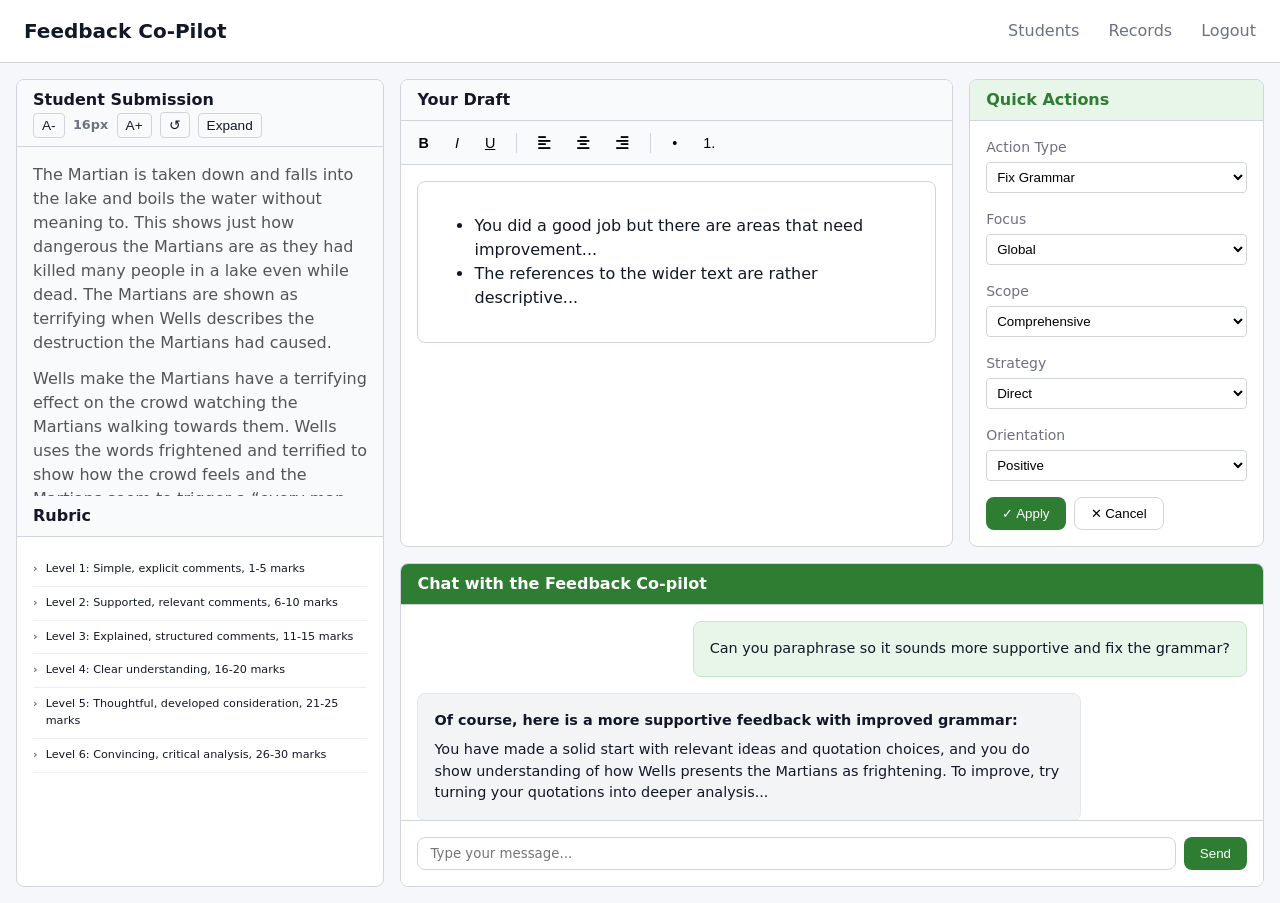
==== index.html @ 41f07eb9 "update" ====
<!DOCTYPE html>
<html lang="en">
<head>
  <meta charset="UTF-8">
  <meta name="viewport" content="width=device-width, initial-scale=1.0">
  <title>Feedback Co-Pilot</title>
  <link rel="stylesheet" href="style.css">
  <link rel="stylesheet" href="https://cdnjs.cloudflare.com/ajax/libs/font-awesome/6.5.1/css/all.min.css" crossorigin="anonymous" referrerpolicy="no-referrer" />
</head>
<body>
  <header>
    <h1>Feedback Co-Pilot</h1>
    <nav>
      <a href="#">Students</a>
      <a href="#">Records</a>
      <a href="#">Logout</a>
    </nav>
  </header>

  <main class="dashboard">
    <!-- Left Column: Submission & Rubric -->
    <section class="panel submission-panel">
  <div class="panel-header">
    <span>Student Submission</span>
    <div class="reading-controls">
      <button type="button" id="font-decrease" class="btn-reading" aria-label="Decrease font size">A-</button>
      <span id="font-size-display" class="font-display" aria-live="polite">16px</span>
      <button type="button" id="font-increase" class="btn-reading" aria-label="Increase font size">A+</button>
      <button type="button" id="font-reset" class="btn-reading" aria-label="Reset font size to default">↺</button>
      <button type="button" id="fullscreen-toggle" class="btn-reading" aria-label="Enter full screen reading mode"> Expand</button>
    </div>
  </div>
  <div class="panel-body read-only" id="submission-text">
    <p>The Martian is taken down and falls into the lake and boils the water without meaning to. This shows just how dangerous the Martians are as they had killed many people in a lake even while dead. The Martians are shown as terrifying when Wells describes the destruction the Martians had caused.</p>
    <p>Wells make the Martians have a terrifying effect on the crowd watching the Martians walking towards them. Wells uses the words frightened and terrified to show how the crowd feels and the Martians seem to trigger a “every man for himself” feeling within the crowd.</p>
    <p>Wells creates a sense that the Martians are terrifying and completely different to us. He shows this with the words “rolling motion” and “fast as flying birds”. This shows how unusual the Martians are.</p>
  </div>

  <div class="panel-header">Rubric</div>
      <div class="panel-body">
        <div class="rubric-item">Level 1: Simple, explicit comments, 1-5 marks</div>
        <div class="rubric-item">Level 2: Supported, relevant comments, 6-10 marks</div>
        <div class="rubric-item">Level 3: Explained, structured comments, 11-15 marks</div>
        <div class="rubric-item">Level 4: Clear understanding, 16-20 marks</div>
        <div class="rubric-item">Level 5: Thoughtful, developed consideration, 21-25 marks</div>
        <div class="rubric-item">Level 6: Convincing, critical analysis, 26-30 marks</div>
      </div>
</section>



    <!-- Middle Top: Draft Editor -->
    <section class="panel draft-panel">
      <div class="panel-header">Your Draft</div>
      <div class="toolbar" role="toolbar" aria-label="Text formatting">
        <button type="button" data-command="bold" aria-label="Bold" aria-pressed="false"><b>B</b></button>
        <button type="button" data-command="italic" aria-label="Italic" aria-pressed="false"><i>I</i></button>
        <button type="button" data-command="underline" aria-label="Underline" aria-pressed="false"><u>U</u></button>
        <span class="separator"></span>
        <button type="button" data-command="justifyLeft" aria-label="Align Left"><i class="fa-solid fa-align-left" aria-hidden="true"></i></button>
        <button type="button" data-command="justifyCenter" aria-label="Align Center"><i class="fa-solid fa-align-center" aria-hidden="true"></i></button>
        <button type="button" data-command="justifyRight" aria-label="Align Right"><i class="fa-solid fa-align-right" aria-hidden="true"></i></button>
        <span class="separator"></span>
        <button type="button" data-command="insertUnorderedList" aria-label="Bullet List">•</button>
        <button type="button" data-command="insertOrderedList" aria-label="Numbered List">1.</button>
      </div>
      <div class="panel-body">
        <div id="editor" class="rich-text-area" contenteditable="true" role="textbox" aria-multiline="true" aria-label="Feedback draft">
          <ul>
            <li>You did a good job but there are areas that need improvement...</li>
            <li>The references to the wider text are rather descriptive...</li>
          </ul>
        </div>
      </div>
    </section>

    <!-- Right Top: Quick Actions -->
    <aside class="panel actions-panel">
      <div class="panel-header accent">Quick Actions</div>
      <div class="panel-body">
        <div class="action-group">
          <label for="action-type">Action Type</label>
          <select id="action-type"><option>Fix Grammar</option><option>Summarize</option></select>
        </div>
        <div class="action-group">
          <label for="focus-area">Focus</label>
          <select id="focus-area"><option>Global</option><option>Local</option></select>
        </div>
        <div class="action-group">
          <label for="scope">Scope</label>
          <select id="scope"><option>Comprehensive</option><option>Specific</option></select>
        </div>
        <div class="action-group">
          <label for="strategy">Strategy</label>
          <select id="strategy"><option>Direct</option><option>Socratic</option></select>
        </div>
        <div class="action-group">
          <label for="orientation">Orientation</label>
          <select id="orientation"><option>Positive</option><option>Constructive</option></select>
        </div>
        <div class="btn-group">
          <button class="btn btn-primary">✓ Apply</button>
          <button class="btn btn-secondary">✕ Cancel</button>
        </div>
      </div>
    </aside>

    <!-- Bottom Right: Chat -->
    <section class="panel chat-panel">
      <div class="panel-header chat">Chat with the Feedback Co-pilot</div>
      <div class="chat-messages" role="log" aria-live="polite">
        <div class="message user">Can you paraphrase so it sounds more supportive and fix the grammar?</div>
        <div class="message bot">
          <p><strong>Of course, here is a more supportive feedback with improved grammar:</strong></p>
          <p>You have made a solid start with relevant ideas and quotation choices, and you do show understanding of how Wells presents the Martians as frightening. To improve, try turning your quotations into deeper analysis...</p>
        </div>
      </div>
      <div class="chat-input-area">
        <input type="text" placeholder="Type your message..." aria-label="Chat message input">
        <button class="btn btn-primary"> Send</button>
      </div>
    </section>
  </main>
  
  <!-- Fullscreen Reading Overlay (Moved OUTSIDE main/dashboard) -->
  <div id="reading-overlay" class="reading-overlay" role="dialog" aria-modal="true" aria-label="Full screen reading view" hidden>
    <div class="overlay-header">
      <h2>Student Submission</h2>
      <button type="button" id="overlay-close" class="btn-reading" aria-label="Exit full screen">✕ Close</button>
    </div>
    <div class="overlay-content" id="overlay-text"></div>
    <div class="overlay-controls">
      <button type="button" id="overlay-font-decrease" class="btn-reading" aria-label="Decrease font size">A-</button>
      <span id="overlay-font-display" class="font-display" aria-live="polite">16px</span>
      <button type="button" id="overlay-font-increase" class="btn-reading" aria-label="Increase font size">A+</button>
      <button type="button" id="overlay-font-reset" class="btn-reading" aria-label="Reset font size">↺</button>
    </div>
  </div>

  <script src="script.js"></script>
</body>

</html>
---- style.css ----
:root {
  --color-primary: #2e7d32;
  --color-primary-hover: #1b5e20;
  --color-bg: #f5f7fa;
  --color-surface: #ffffff;
  --color-border: #d1d5db;
  --color-text: #111827;
  --color-text-muted: #6b7280;
  --color-chat-user: #e8f5e9;
  --color-chat-bot: #f3f4f6;
  --space-sm: 0.5rem;
  --space-md: 1rem;
  --space-lg: 1.5rem;
  --radius: 0.5rem;
}

*, *::before, *::after { box-sizing: border-box; }

body {
  margin: 0;
  font-family: system-ui, -apple-system, sans-serif;
  background: var(--color-bg);
  color: var(--color-text);
  line-height: 1.5;
}

/* Header */
header {
  background: var(--color-surface);
  border-bottom: 1px solid var(--color-border);
  padding: var(--space-md) var(--space-lg);
  display: flex;
  justify-content: space-between;
  align-items: center;
}
header h1 { margin: 0; font-size: 1.25rem; }
nav a {
  margin-left: var(--space-lg);
  text-decoration: none;
  color: var(--color-text-muted);
  font-weight: 500;
}
nav a:hover { color: var(--color-primary); }

/* Main Grid Layout */
.dashboard {
  display: grid;
  grid-template-columns: 1fr 1.5fr 0.8fr;
  grid-template-rows: auto 1fr;
  gap: var(--space-md);
  padding: var(--space-md);
  height: calc(100vh - 60px);
  overflow: hidden;
}

/* Panels */
.panel {
  background: var(--color-surface);
  border: 1px solid var(--color-border);
  border-radius: var(--radius);
  display: flex;
  flex-direction: column;
  overflow: hidden;
}
.panel-header {
  padding: var(--space-sm) var(--space-md);
  background: #f9fafb;
  border-bottom: 1px solid var(--color-border);
  font-weight: 600;
}
.panel-header.accent { background: #e8f5e9; color: var(--color-primary); }
.panel-header.chat { background: var(--color-primary); color: white; }

.panel-body {
  padding: var(--space-md);
  overflow-y: auto;
  flex: 1;
}
.panel-body.read-only { background: #f9fafb; }
.panel-body.read-only p { color: #555; margin: 0 0 0.75rem 0; }

/* Grid Positioning */
.submission-panel { grid-row: 1 / 3; }
.draft-panel { grid-column: 2; grid-row: 1; }
.actions-panel { grid-column: 3; grid-row: 1; }
.chat-panel { grid-column: 2 / 4; grid-row: 2; }

/* Rich Text Editor & Toolbar */
.rich-text-area {
  width: 100%;
  border: 1px solid var(--color-border);
  border-radius: var(--radius);
  padding: var(--space-md);
  font-family: inherit;
  min-height: 150px;
  overflow-y: auto;
}
.rich-text-area:focus {
  outline: 2px solid var(--color-primary);
  border-color: transparent;
}

.toolbar {
  display: flex;
  align-items: center;
  gap: var(--space-sm);
  padding: var(--space-sm);
  border-bottom: 1px solid var(--color-border);
  background: #f9fafb;
}
.toolbar button {
  background: none;
  border: 1px solid transparent;
  padding: 4px 8px;
  cursor: pointer;
  border-radius: 4px;
  font-size: 0.9rem;
}
.toolbar button:hover { background: #e5e7eb; }
.toolbar button[aria-pressed="true"] { background: #d1fae5; border-color: var(--color-primary); }
.toolbar .separator {
  width: 1px;
  height: 20px;
  background: var(--color-border);
  margin: 0 4px;
}

/* Quick Actions */
.action-group { margin-bottom: var(--space-md); }
.action-group label {
  display: block;
  font-size: 0.875rem;
  margin-bottom: 4px;
  color: var(--color-text-muted);
}
select {
  width: 100%;
  padding: 6px;
  border: 1px solid var(--color-border);
  border-radius: 4px;
  background: white;
}
.btn-group { display: flex; gap: var(--space-sm); margin-top: var(--space-md); }
.btn {
  padding: 8px 16px;
  border-radius: var(--radius);
  border: none;
  cursor: pointer;
  font-weight: 500;
  transition: background 0.2s;
}
.btn-primary { background: var(--color-primary); color: white; }
.btn-primary:hover { background: var(--color-primary-hover); }
.btn-secondary { background: white; border: 1px solid var(--color-border); }
.btn-secondary:hover { background: #f3f4f6; }

/* Rubric */
.rubric-item {
  padding: var(--space-sm) 0;
  border-bottom: 1px solid #eee;
  display: flex;
  align-items: flex-start;
  gap: var(--space-sm);
  font-size: 0.7rem;
}
.rubric-item::before { content: "›"; font-weight: bold; color: var(--color-text-muted); }

/* Chat Interface */
.chat-messages {
  flex: 1;
  overflow-y: auto;
  padding: var(--space-md);
  display: flex;
  flex-direction: column;
  gap: var(--space-md);
}
.message {
  max-width: 80%;
  padding: var(--space-md);
  border-radius: var(--radius);
  font-size: 0.9rem;
  line-height: 1.5;
}
.message p { margin: 0 0 0.5rem 0; }
.message p:last-child { margin-bottom: 0; }
.message.user { align-self: flex-end; background: var(--color-chat-user); border: 1px solid #c8e6c9; }
.message.bot { align-self: flex-start; background: var(--color-chat-bot); border: 1px solid #e5e7eb; }

.chat-input-area {
  padding: var(--space-md);
  border-top: 1px solid var(--color-border);
  display: flex;
  gap: var(--space-sm);
  background: var(--color-surface);
}
.chat-input-area input {
  flex: 1;
  padding: 8px 12px;
  border: 1px solid var(--color-border);
  border-radius: var(--radius);
  font-family: inherit;
}
.chat-input-area input:focus {
  outline: 2px solid var(--color-primary);
  border-color: transparent;
}

/* Reading Controls */
.reading-controls {
  display: flex;
  align-items: center;
  gap: 0.5rem;
}
.btn-reading {
  background: none;
  border: 1px solid var(--color-border);
  border-radius: 4px;
  padding: 4px 8px;
  cursor: pointer;
  font-size: 0.85rem;
  color: var(--color-text);
  transition: background 0.15s, border-color 0.15s;
}
.btn-reading:hover { background: #e5e7eb; }
.btn-reading:focus-visible { outline: 2px solid var(--color-primary); outline-offset: 2px; }
.font-display {
  font-size: 0.8rem;
  color: var(--color-text-muted);
  min-width: 36px;
  text-align: center;
  user-select: none;
}

/* Fullscreen Reading Overlay */
.reading-overlay {
  position: fixed;
  inset: 0;
  z-index: 1000;
  background: var(--color-bg);
  display: flex;
  flex-direction: column;
  padding: var(--space-lg);
  transition: opacity 0.2s ease;
}
.reading-overlay[hidden] { display: none; }

.overlay-header {
  display: flex;
  justify-content: space-between;
  align-items: center;
  border-bottom: 1px solid var(--color-border);
  padding-bottom: var(--space-md);
  margin-bottom: var(--space-md);
}
.overlay-header h2 { margin: 0; font-size: 1.25rem; }

.overlay-content {
  flex: 1;
  overflow-y: auto;
  max-width: 75ch; /* Optimal reading width */
  margin: 0 auto;
  padding: var(--space-md);
  font-size: var(--reading-font-size, 16px);
  line-height: 1.6;
  color: var(--color-text);
}
.overlay-content p { margin: 0 0 1rem 0; }

.overlay-controls {
  display: flex;
  justify-content: center;
  align-items: center;
  gap: 0.75rem;
  padding-top: var(--space-md);
  border-top: 1px solid var(--color-border);
}

/* Dim background when overlay is active */
body.reading-active .dashboard {
  filter: blur(2px);
  pointer-events: none;
  transition: filter 0.2s ease;
}

.toolbar button i {
  vertical-align: middle;
  pointer-events: none; /* Prevents click interception bugs */
}

/* Responsive */
@media (max-width: 1024px) {
  .dashboard {
    grid-template-columns: 1fr;
    grid-template-rows: auto;
    height: auto;
    overflow: visible;
  }
  .submission-panel, .draft-panel, .actions-panel, .chat-panel {
    grid-column: 1;
    grid-row: auto;
  }
  .chat-panel { min-height: 400px; }
}
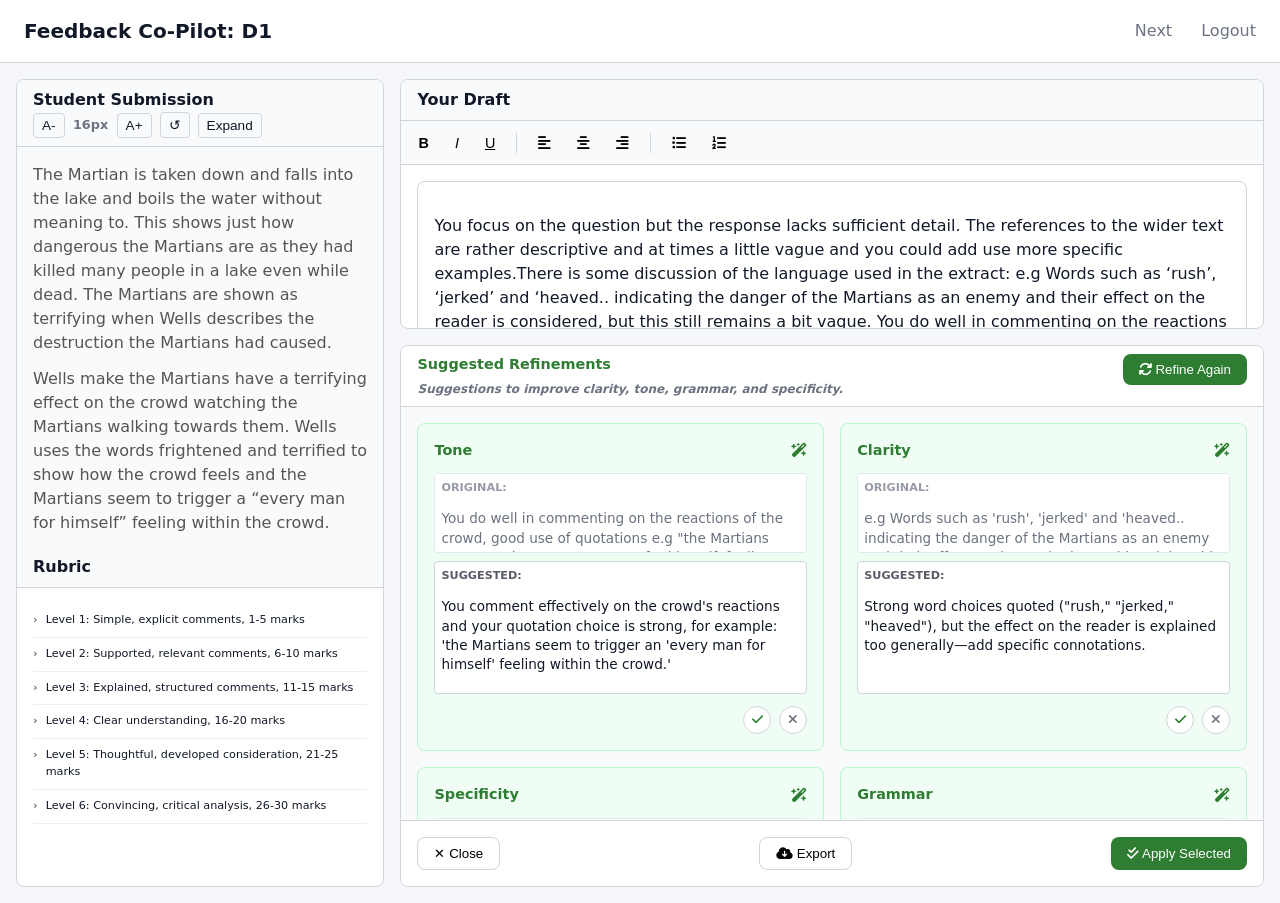
==== commit 98615139: "update draft content" ====
--- a/index.html
+++ b/index.html
@@ -9,10 +9,10 @@
 </head>
 <body>
   <header>
-    <h1>Feedback Co-Pilot</h1>
+    <h1>Feedback Co-Pilot: D1</h1>
     <nav>
-      <a href="#">Students</a>
-      <a href="#">Records</a>
+      <a href="#"></a>
+      <a href="page2/index.html">Next</a>
       <a href="#">Logout</a>
     </nav>
   </header>
@@ -35,7 +35,8 @@
     <p>Wells make the Martians have a terrifying effect on the crowd watching the Martians walking towards them. Wells uses the words frightened and terrified to show how the crowd feels and the Martians seem to trigger a “every man for himself” feeling within the crowd.</p>
     <p>Wells creates a sense that the Martians are terrifying and completely different to us. He shows this with the words “rolling motion” and “fast as flying birds”. This shows how unusual the Martians are.</p>
   </div>
-
+  
+  <!-- Left Column: Rubric -->
   <div class="panel-header">Rubric</div>
       <div class="panel-body">
         <div class="rubric-item">Level 1: Simple, explicit comments, 1-5 marks</div>
@@ -61,65 +62,132 @@
         <button type="button" data-command="justifyCenter" aria-label="Align Center"><i class="fa-solid fa-align-center" aria-hidden="true"></i></button>
         <button type="button" data-command="justifyRight" aria-label="Align Right"><i class="fa-solid fa-align-right" aria-hidden="true"></i></button>
         <span class="separator"></span>
-        <button type="button" data-command="insertUnorderedList" aria-label="Bullet List">•</button>
-        <button type="button" data-command="insertOrderedList" aria-label="Numbered List">1.</button>
+        <button type="button" data-command="insertUnorderedList" aria-label="Bullet List"><i class="fa-solid fa-list-ul"></i></button>
+        <button type="button" data-command="insertOrderedList" aria-label="Numbered List"><i class="fa-solid fa-list-ol"></i></button>
       </div>
       <div class="panel-body">
         <div id="editor" class="rich-text-area" contenteditable="true" role="textbox" aria-multiline="true" aria-label="Feedback draft">
-          <ul>
-            <li>You did a good job but there are areas that need improvement...</li>
-            <li>The references to the wider text are rather descriptive...</li>
-          </ul>
+          <p>You focus on the question but the response lacks sufficient detail. The references to the wider text are rather descriptive and at times a little vague and you could add use more specific examples.There is some discussion of the language used in the extract: e.g  Words such as ‘rush’, ‘jerked’ and ‘heaved..  indicating the danger of the Martians as an enemy and their effect on the reader is considered, but this still remains a bit vague.
+You do well in commenting on the reactions of the crowd, good use of quotations e.g ‘’the Martiaans seem to trigger a ‘every man for himself’ feeling with in the crowd.’
+The weaknesses of this response is in the references to the text as a whole. You use general and descriptive, rather than showing clear understanding.</p>
+          <ol>
+            <li>Find a few other quotes in the book, and write their impact on the reader.</li>
+            <li>Avoid repition of words (scary, dangeors)</li>
+          </ol>
         </div>
       </div>
     </section>
 
-    <!-- Right Top: Quick Actions -->
-    <aside class="panel actions-panel">
-      <div class="panel-header accent">Quick Actions</div>
-      <div class="panel-body">
-        <div class="action-group">
-          <label for="action-type">Action Type</label>
-          <select id="action-type"><option>Fix Grammar</option><option>Summarize</option></select>
-        </div>
-        <div class="action-group">
-          <label for="focus-area">Focus</label>
-          <select id="focus-area"><option>Global</option><option>Local</option></select>
-        </div>
-        <div class="action-group">
-          <label for="scope">Scope</label>
-          <select id="scope"><option>Comprehensive</option><option>Specific</option></select>
-        </div>
-        <div class="action-group">
-          <label for="strategy">Strategy</label>
-          <select id="strategy"><option>Direct</option><option>Socratic</option></select>
-        </div>
-        <div class="action-group">
-          <label for="orientation">Orientation</label>
-          <select id="orientation"><option>Positive</option><option>Constructive</option></select>
-        </div>
-        <div class="btn-group">
-          <button class="btn btn-primary">✓ Apply</button>
-          <button class="btn btn-secondary">✕ Cancel</button>
-        </div>
-      </div>
-    </aside>
-
     <!-- Bottom Right: Chat -->
-    <section class="panel chat-panel">
-      <div class="panel-header chat">Chat with the Feedback Co-pilot</div>
-      <div class="chat-messages" role="log" aria-live="polite">
-        <div class="message user">Can you paraphrase so it sounds more supportive and fix the grammar?</div>
-        <div class="message bot">
-          <p><strong>Of course, here is a more supportive feedback with improved grammar:</strong></p>
-          <p>You have made a solid start with relevant ideas and quotation choices, and you do show understanding of how Wells presents the Martians as frightening. To improve, try turning your quotations into deeper analysis...</p>
-        </div>
-      </div>
-      <div class="chat-input-area">
-        <input type="text" placeholder="Type your message..." aria-label="Chat message input">
-        <button class="btn btn-primary"> Send</button>
-      </div>
-    </section>
+    <section class="panel refinements-panel">
+      <div class="panel-header refinements-header">
+    <div>
+      <h2>Suggested Refinements</h2>
+      <p class="subtitle">Suggestions to improve clarity, tone, grammar, and specificity.</p>
+    </div>
+    <button class="btn btn-primary" id="refine-again-btn">
+      <i class="fa-solid fa-arrows-rotate"></i> Refine Again
+    </button>
+  </div>
+
+  <div class="panel-body refinements-grid">
+    <!-- Card 1: Tone -->
+    <div class="suggestion-card" data-type="tone">
+      <div class="card-top">
+        <span class="card-label">Tone</span>
+        <i class="fa-solid fa-wand-magic-sparkles card-icon"></i>
+      </div>
+      <div class="text-comparison">
+        <div class="text-block original">
+          <span class="label">Original:</span>
+          <p>You do well in commenting on the reactions of the crowd, good use of quotations e.g "the Martians seem to trigger a 'every man for himself' feeling with in the crowd."</p>
+        </div>
+        <div class="text-block suggested">
+          <span class="label">Suggested:</span>
+          <p contenteditable="true">You comment effectively on the crowd's reactions and your quotation choice is strong, for example: 'the Martians seem to trigger an 'every man for himself' feeling within the crowd.'</p>
+        </div>
+      </div>
+      <div class="card-actions">
+        <button class="btn-icon accept" aria-label="Accept suggestion"><i class="fa-solid fa-check"></i></button>
+        <button class="btn-icon reject" aria-label="Reject suggestion"><i class="fa-solid fa-xmark"></i></button>
+      </div>
+    </div>
+
+    <!-- Card 2: Clarity -->
+    <div class="suggestion-card" data-type="clarity">
+      <div class="card-top">
+        <span class="card-label">Clarity</span>
+        <i class="fa-solid fa-wand-magic-sparkles card-icon"></i>
+      </div>
+      <div class="text-comparison">
+        <div class="text-block original">
+          <span class="label">Original:</span>
+          <p>e.g Words such as 'rush', 'jerked' and 'heaved.. indicating the danger of the Martians as an enemy and their effect on the reader is considered, but this still remains a bit vague.</p>
+        </div>
+        <div class="text-block suggested">
+          <span class="label">Suggested:</span>
+          <p contenteditable="true">Strong word choices quoted ("rush," "jerked," "heaved"), but the effect on the reader is explained too generally—add specific connotations.</p>
+        </div>
+      </div>
+      <div class="card-actions">
+        <button class="btn-icon accept" aria-label="Accept suggestion"><i class="fa-solid fa-check"></i></button>
+        <button class="btn-icon reject" aria-label="Reject suggestion"><i class="fa-solid fa-xmark"></i></button>
+      </div>
+    </div>
+
+    <!-- Card 3: Specificity -->
+    <div class="suggestion-card" data-type="specificity">
+      <div class="card-top">
+        <span class="card-label">Specificity</span>
+        <i class="fa-solid fa-wand-magic-sparkles card-icon"></i>
+      </div>
+      <div class="text-comparison">
+        <div class="text-block original">
+          <span class="label">Original:</span>
+          <p>The weaknesses of this response is in the references to the text as a whole. You use general and descriptive, rather than showing clear understanding.</p>
+        </div>
+        <div class="text-block suggested">
+          <span class="label">Suggested:</span>
+          <p contenteditable="true">The main area to improve is your use of the novel as a whole. Some references are quite general and descriptive (what happens) rather than analytical (how Wells presents it and what it suggests). Adding brief quotations and commenting on technique will show clearer understanding.</p>
+        </div>
+      </div>
+      <div class="card-actions">
+        <button class="btn-icon accept" aria-label="Accept suggestion"><i class="fa-solid fa-check"></i></button>
+        <button class="btn-icon reject" aria-label="Reject suggestion"><i class="fa-solid fa-xmark"></i></button>
+      </div>
+    </div>
+
+    <!-- Card 4: Grammar -->
+    <div class="suggestion-card" data-type="grammar">
+      <div class="card-top">
+        <span class="card-label">Grammar</span>
+        <i class="fa-solid fa-wand-magic-sparkles card-icon"></i>
+      </div>
+      <div class="text-comparison">
+        <div class="text-block original">
+          <span class="label">Original:</span>
+          <p>"dangerouss"</p>
+          <p>"question but"</p>
+        </div>
+        <div class="text-block suggested">
+          <span class="label">Suggested:</span>
+          <p contenteditable="true">"dangerous","question, but"</p>
+        </div>
+      </div>
+      <div class="card-actions">
+        <button class="btn-icon accept" aria-label="Accept suggestion"><i class="fa-solid fa-check"></i></button>
+        <button class="btn-icon reject" aria-label="Reject suggestion"><i class="fa-solid fa-xmark"></i></button>
+      </div>
+    </div>
+
+  </div>
+
+  <div class="panel-footer refinements-footer">
+    <button class="btn btn-secondary">✕ Close</button>
+    <button class="btn btn-secondary"><i class="fa-solid fa-cloud-arrow-down"></i> Export</button>
+    <button class="btn btn-primary" id="apply-selected-btn"><i class="fa-solid fa-check-double"></i> Apply Selected</button>
+  </div>
+</section>
   </main>
   
   <!-- Fullscreen Reading Overlay (Moved OUTSIDE main/dashboard) -->
--- a/style.css
+++ b/style.css
@@ -81,9 +81,18 @@
 
 /* Grid Positioning */
 .submission-panel { grid-row: 1 / 3; }
-.draft-panel { grid-column: 2; grid-row: 1; }
-.actions-panel { grid-column: 3; grid-row: 1; }
-.chat-panel { grid-column: 2 / 4; grid-row: 2; }
+.draft-panel { grid-column: 2 / 4; grid-row: 1; }
+/* .actions-panel { grid-column: 2 / 4; grid-row: 2; } */
+/* .chat-panel { grid-column: 2 / 4; grid-row: 2; } */
+.refinements-panel { grid-column: 2 / 4; grid-row: 2; }
+
+.draft-panel{
+  max-height: 250px;
+}
+
+#submission-text{
+   min-height: 400px; 
+}
 
 /* Rich Text Editor & Toolbar */
 .rich-text-area {
@@ -286,6 +295,132 @@
   vertical-align: middle;
   pointer-events: none; /* Prevents click interception bugs */
 }
+
+/* Refinements Panel Header */
+.refinements-header {
+  display: flex;
+  justify-content: space-between;
+  align-items: flex-start;
+  background: #fff;
+  border-bottom: 1px solid var(--color-border);
+}
+.refinements-header h2 { margin: 0 0 4px 0; font-size: 0.9rem; color: var(--color-primary); }
+.refinements-header .subtitle { margin: 0; font-size: 0.75rem; color: var(--color-text-muted); font-style: italic; }
+
+/* Grid Layout for Cards */
+.refinements-grid {
+  display: grid;
+  grid-template-columns: 1fr 1fr;
+  gap: var(--space-md);
+  padding: var(--space-md);
+  overflow-y: auto;
+  background: #f8fafc; /* Slightly different bg to distinguish from draft */
+}
+
+/* Suggestion Cards */
+.suggestion-card {
+  background: #f0fdf4; /* Light green bg */
+  border: 1px solid #bbf7d0;
+  border-radius: var(--radius);
+  padding: var(--space-md);
+  display: flex;
+  flex-direction: column;
+  gap: var(--space-sm);
+  transition: box-shadow 0.2s;
+}
+.suggestion-card:hover { box-shadow: 0 2px 8px rgba(0,0,0,0.05); }
+
+.card-top {
+  display: flex;
+  justify-content: space-between;
+  align-items: center;
+  margin-bottom: 4px;
+}
+.card-label { font-weight: 700; color: var(--color-primary); font-size: 0.9rem; }
+.card-icon { color: var(--color-primary); font-size: 0.9rem; }
+
+/* Text Comparison Area */
+.text-comparison {
+  flex: 1;
+  display: flex;
+  flex-direction: column;
+  gap: 8px;
+  min-height: 120px;
+}
+.text-block {
+  font-size: 0.85rem;
+  line-height: 1.4;
+  padding: 6px;
+  border-radius: 4px;
+  position: relative;
+}
+.text-block .label {
+  display: block;
+  font-size: 0.7rem;
+  font-weight: 600;
+  text-transform: uppercase;
+  margin-bottom: 2px;
+  opacity: 0.7;
+}
+
+/* Original Text Styling */
+.text-block.original {
+  background: #fff;
+  color: var(--color-text-muted);
+  border: 1px solid #e2e8f0;
+  max-height: 80px;
+  overflow-y: auto;
+}
+
+/* Suggested Text Styling */
+.text-block.suggested {
+  background: #fff;
+  color: var(--color-text);
+  border: 1px solid #cbd5e1;
+  font-weight: 500;
+  flex: 1;
+  overflow-y: auto;
+}
+.text-block.suggested:focus {
+  outline: 2px solid var(--color-primary);
+  border-color: var(--color-primary);
+}
+
+/* Card Actions (Check/X) */
+.card-actions {
+  display: flex;
+  justify-content: flex-end;
+  gap: 8px;
+  margin-top: 4px;
+}
+.btn-icon {
+  width: 28px;
+  height: 28px;
+  border-radius: 50%;
+  border: 1px solid var(--color-border);
+  background: #fff;
+  cursor: pointer;
+  display: flex;
+  align-items: center;
+  justify-content: center;
+  font-size: 0.8rem;
+  transition: all 0.2s;
+}
+.btn-icon.accept { color: var(--color-primary); }
+.btn-icon.accept:hover { background: var(--color-primary); color: white; border-color: var(--color-primary); }
+.btn-icon.reject { color: var(--color-text-muted); }
+.btn-icon.reject:hover { background: #ef4444; color: white; border-color: #ef4444; }
+
+/* Panel Footer */
+.refinements-footer {
+  padding: var(--space-md);
+  border-top: 1px solid var(--color-border);
+  display: flex;
+  justify-content: space-between;
+  background: #fff;
+}
+
+
 
 /* Responsive */
 @media (max-width: 1024px) {
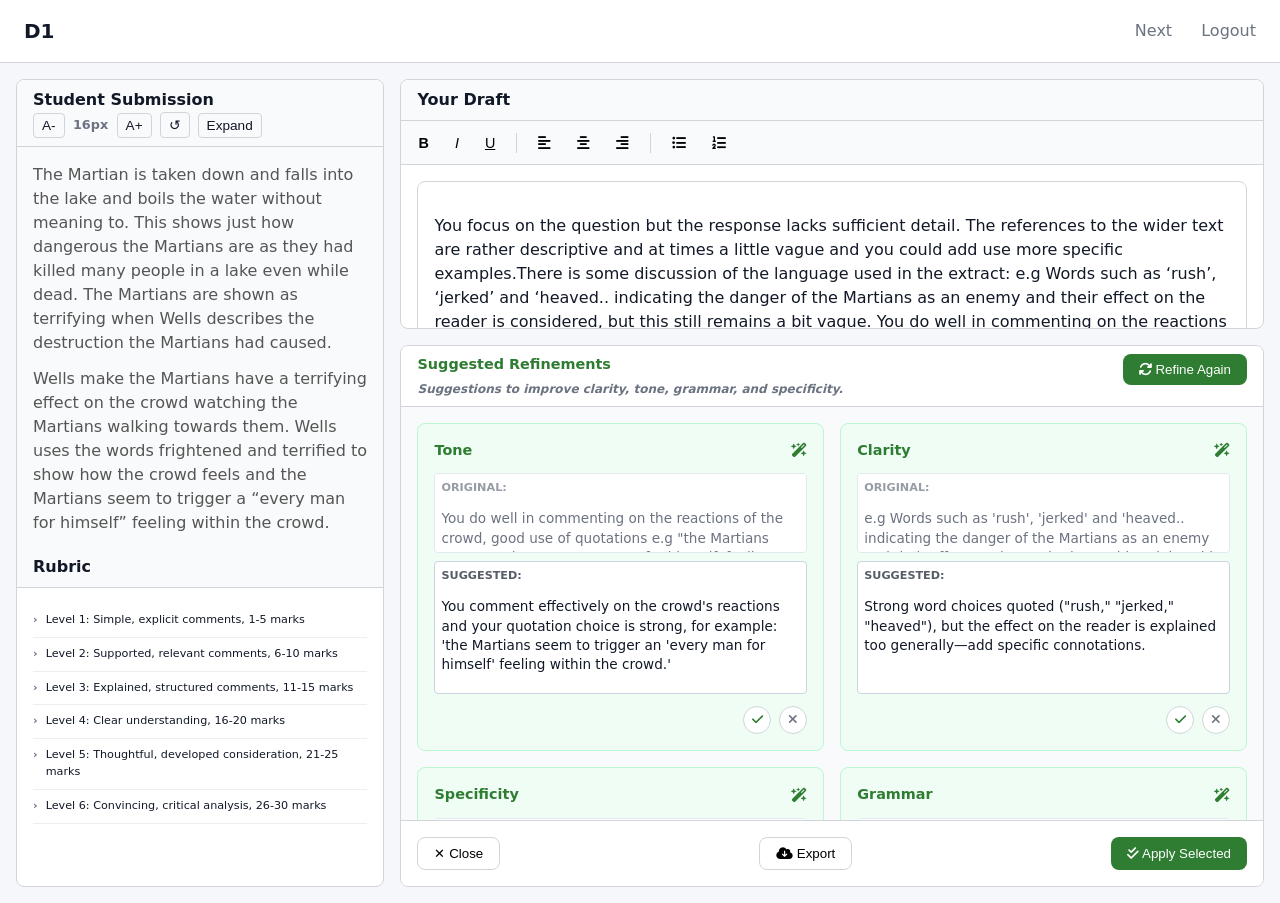
==== commit c0cf88da: "update title" ====
--- a/index.html
+++ b/index.html
@@ -9,7 +9,7 @@
 </head>
 <body>
   <header>
-    <h1>Feedback Co-Pilot: D1</h1>
+    <h1>D1</h1>
     <nav>
       <a href="#"></a>
       <a href="page2/index.html">Next</a>
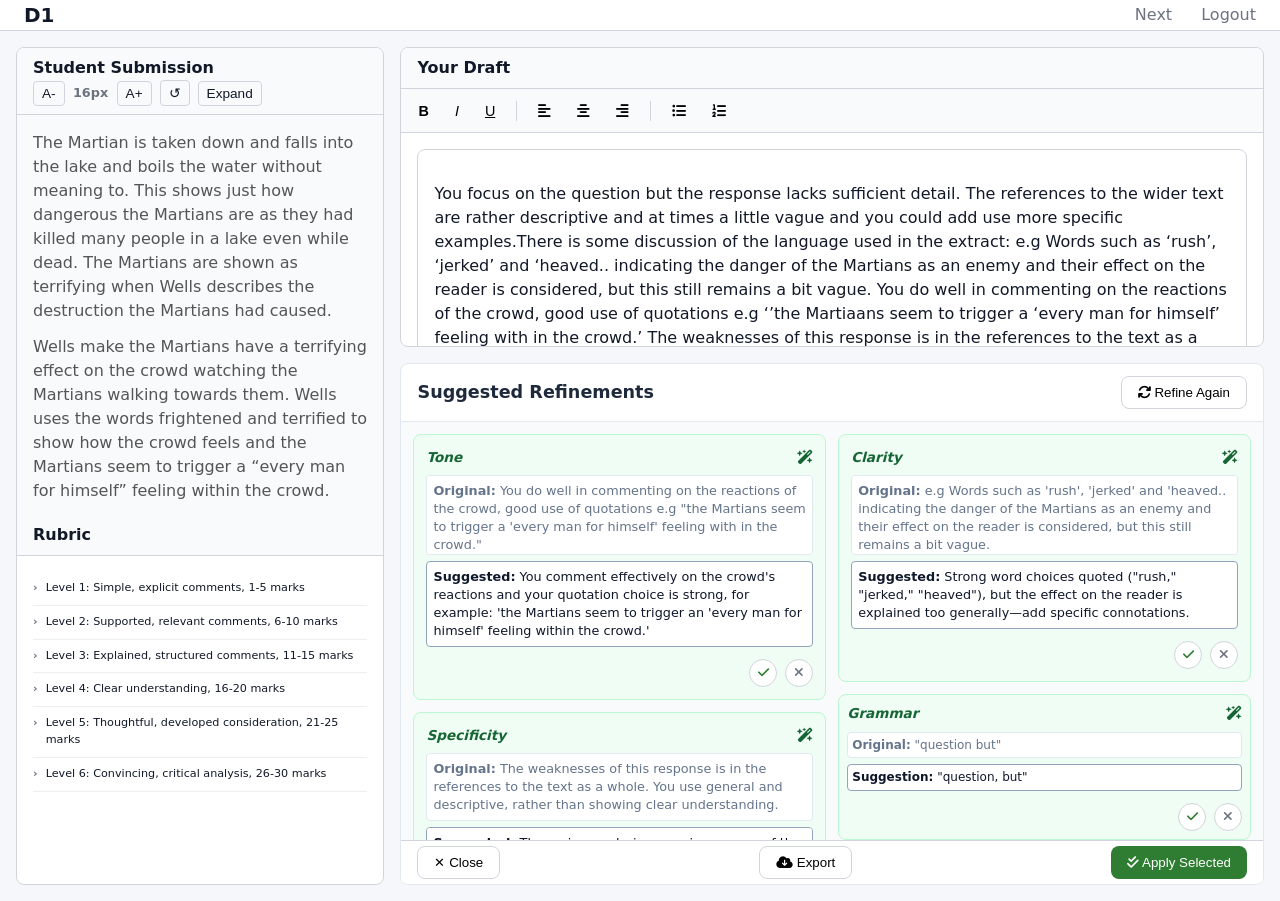
==== commit 91dfd7af: "D1" ====
--- a/index.html
+++ b/index.html
@@ -80,106 +80,122 @@
 
     <!-- Bottom Right: Chat -->
     <section class="panel refinements-panel">
-      <div class="panel-header refinements-header">
-    <div>
-      <h2>Suggested Refinements</h2>
-      <p class="subtitle">Suggestions to improve clarity, tone, grammar, and specificity.</p>
-    </div>
-    <button class="btn btn-primary" id="refine-again-btn">
+  <div class="panel-header refinements-header">
+    <h2>Suggested Refinements</h2>
+    <button class="btn btn-sm btn-secondary">
       <i class="fa-solid fa-arrows-rotate"></i> Refine Again
     </button>
   </div>
 
-  <div class="panel-body refinements-grid">
-    <!-- Card 1: Tone -->
-    <div class="suggestion-card" data-type="tone">
-      <div class="card-top">
-        <span class="card-label">Tone</span>
-        <i class="fa-solid fa-wand-magic-sparkles card-icon"></i>
-      </div>
-      <div class="text-comparison">
-        <div class="text-block original">
-          <span class="label">Original:</span>
-          <p>You do well in commenting on the reactions of the crowd, good use of quotations e.g "the Martians seem to trigger a 'every man for himself' feeling with in the crowd."</p>
-        </div>
-        <div class="text-block suggested">
-          <span class="label">Suggested:</span>
-          <p contenteditable="true">You comment effectively on the crowd's reactions and your quotation choice is strong, for example: 'the Martians seem to trigger an 'every man for himself' feeling within the crowd.'</p>
-        </div>
-      </div>
-      <div class="card-actions">
-        <button class="btn-icon accept" aria-label="Accept suggestion"><i class="fa-solid fa-check"></i></button>
-        <button class="btn-icon reject" aria-label="Reject suggestion"><i class="fa-solid fa-xmark"></i></button>
-      </div>
-    </div>
-
-    <!-- Card 2: Clarity -->
-    <div class="suggestion-card" data-type="clarity">
-      <div class="card-top">
-        <span class="card-label">Clarity</span>
-        <i class="fa-solid fa-wand-magic-sparkles card-icon"></i>
-      </div>
-      <div class="text-comparison">
-        <div class="text-block original">
-          <span class="label">Original:</span>
-          <p>e.g Words such as 'rush', 'jerked' and 'heaved.. indicating the danger of the Martians as an enemy and their effect on the reader is considered, but this still remains a bit vague.</p>
-        </div>
-        <div class="text-block suggested">
-          <span class="label">Suggested:</span>
-          <p contenteditable="true">Strong word choices quoted ("rush," "jerked," "heaved"), but the effect on the reader is explained too generally—add specific connotations.</p>
-        </div>
-      </div>
-      <div class="card-actions">
-        <button class="btn-icon accept" aria-label="Accept suggestion"><i class="fa-solid fa-check"></i></button>
-        <button class="btn-icon reject" aria-label="Reject suggestion"><i class="fa-solid fa-xmark"></i></button>
-      </div>
-    </div>
-
-    <!-- Card 3: Specificity -->
-    <div class="suggestion-card" data-type="specificity">
-      <div class="card-top">
-        <span class="card-label">Specificity</span>
-        <i class="fa-solid fa-wand-magic-sparkles card-icon"></i>
-      </div>
-      <div class="text-comparison">
-        <div class="text-block original">
-          <span class="label">Original:</span>
-          <p>The weaknesses of this response is in the references to the text as a whole. You use general and descriptive, rather than showing clear understanding.</p>
-        </div>
-        <div class="text-block suggested">
-          <span class="label">Suggested:</span>
-          <p contenteditable="true">The main area to improve is your use of the novel as a whole. Some references are quite general and descriptive (what happens) rather than analytical (how Wells presents it and what it suggests). Adding brief quotations and commenting on technique will show clearer understanding.</p>
-        </div>
-      </div>
-      <div class="card-actions">
-        <button class="btn-icon accept" aria-label="Accept suggestion"><i class="fa-solid fa-check"></i></button>
-        <button class="btn-icon reject" aria-label="Reject suggestion"><i class="fa-solid fa-xmark"></i></button>
-      </div>
-    </div>
-
-    <!-- Card 4: Grammar -->
-    <div class="suggestion-card" data-type="grammar">
-      <div class="card-top">
-        <span class="card-label">Grammar</span>
-        <i class="fa-solid fa-wand-magic-sparkles card-icon"></i>
-      </div>
-      <div class="text-comparison">
-        <div class="text-block original">
-          <span class="label">Original:</span>
-          <p>"dangerouss"</p>
-          <p>"question but"</p>
-        </div>
-        <div class="text-block suggested">
-          <span class="label">Suggested:</span>
-          <p contenteditable="true">"dangerous","question, but"</p>
-        </div>
-      </div>
-      <div class="card-actions">
-        <button class="btn-icon accept" aria-label="Accept suggestion"><i class="fa-solid fa-check"></i></button>
-        <button class="btn-icon reject" aria-label="Reject suggestion"><i class="fa-solid fa-xmark"></i></button>
-      </div>
-    </div>
-
+  <div class="refinements-grid">
+    <!-- Left Column -->
+    <div class="refinements-col">
+      
+      <!-- Card: Tone -->
+      <div class="suggestion-card">
+        <div class="card-header">
+          <span class="card-type">Tone</span>
+          <i class="fa-solid fa-wand-magic-sparkles sparkle-icon"></i>
+        </div>
+        <div class="card-content">
+          <div class="text-block original">
+            <strong>Original:</strong> You do well in commenting on the reactions of the crowd, good use of quotations e.g "the Martians seem to trigger a 'every man for himself' feeling with in the crowd."
+          </div>
+          <div class="text-block suggestion">
+            <strong>Suggested:</strong> You comment effectively on the crowd's reactions and your quotation choice is strong, for example: 'the Martians seem to trigger an 'every man for himself' feeling within the crowd.'
+          </div>
+        </div>
+        <div class="card-actions">
+          <button class="btn-icon accept" aria-label="Accept"><i class="fa-solid fa-check"></i></button>
+          <button class="btn-icon reject" aria-label="Reject"><i class="fa-solid fa-xmark"></i></button>
+        </div>
+      </div>
+
+      <!-- Card: Specificity -->
+      <div class="suggestion-card">
+        <div class="card-header">
+          <span class="card-type">Specificity</span>
+          <i class="fa-solid fa-wand-magic-sparkles sparkle-icon"></i>
+        </div>
+        <div class="card-content">
+          <div class="text-block original">
+            <strong>Original:</strong> The weaknesses of this response is in the references to the text as a whole. You use general and descriptive, rather than showing clear understanding.
+          </div>
+          <div class="text-block suggestion">
+            <strong>Suggested:</strong> The main area to improve is your use of the novel as a whole. Some references are quite general and descriptive (what happens) rather than analytical (how Wells presents it and what it suggests). Adding brief quotations and commenting on technique will show clearer understanding.
+          </div>
+        </div>
+        <div class="card-actions">
+          <button class="btn-icon accept" aria-label="Accept"><i class="fa-solid fa-check"></i></button>
+          <button class="btn-icon reject" aria-label="Reject"><i class="fa-solid fa-xmark"></i></button>
+        </div>
+      </div>
+
+    </div>
+
+    <!-- Right Column -->
+    <div class="refinements-col">
+      
+      <!-- Card: Clarity -->
+      <div class="suggestion-card">
+        <div class="card-header">
+          <span class="card-type">Clarity</span>
+          <i class="fa-solid fa-wand-magic-sparkles sparkle-icon"></i>
+        </div>
+        <div class="card-content">
+          <div class="text-block original">
+            <strong>Original:</strong> e.g Words such as 'rush', 'jerked' and 'heaved.. indicating the danger of the Martians as an enemy and their effect on the reader is considered, but this still remains a bit vague.
+          </div>
+          <div class="text-block suggestion">
+            <strong>Suggested:</strong> Strong word choices quoted ("rush," "jerked," "heaved"), but the effect on the reader is explained too generally—add specific connotations.
+          </div>
+        </div>
+        <div class="card-actions">
+          <button class="btn-icon accept" aria-label="Accept"><i class="fa-solid fa-check"></i></button>
+          <button class="btn-icon reject" aria-label="Reject"><i class="fa-solid fa-xmark"></i></button>
+        </div>
+      </div>
+
+      <!-- Card: Grammar 1 -->
+      <div class="suggestion-card compact">
+        <div class="card-header">
+          <span class="card-type">Grammar</span>
+          <i class="fa-solid fa-wand-magic-sparkles sparkle-icon"></i>
+        </div>
+        <div class="card-content compact-content">
+          <div class="text-block original">
+            <strong>Original:</strong> "question but"
+          </div>
+          <div class="text-block suggestion">
+            <strong>Suggestion:</strong> "question, but"
+          </div>
+        </div>
+        <div class="card-actions">
+          <button class="btn-icon accept" aria-label="Accept"><i class="fa-solid fa-check"></i></button>
+          <button class="btn-icon reject" aria-label="Reject"><i class="fa-solid fa-xmark"></i></button>
+        </div>
+      </div>
+
+      <!-- Card: Grammar 2 -->
+      <div class="suggestion-card compact">
+        <div class="card-header">
+          <span class="card-type">Grammar</span>
+          <i class="fa-solid fa-wand-magic-sparkles sparkle-icon"></i>
+        </div>
+        <div class="card-content compact-content">
+          <div class="text-block original">
+            <strong>Original:</strong> "dangerouss"
+          </div>
+          <div class="text-block suggestion">
+            <strong>Suggested:</strong> "dangerous"
+          </div>
+        </div>
+        <div class="card-actions">
+          <button class="btn-icon accept" aria-label="Accept"><i class="fa-solid fa-check"></i></button>
+          <button class="btn-icon reject" aria-label="Reject"><i class="fa-solid fa-xmark"></i></button>
+        </div>
+      </div>
+    </div>
   </div>
 
   <div class="panel-footer refinements-footer">
--- a/style.css
+++ b/style.css
@@ -28,7 +28,7 @@
 header {
   background: var(--color-surface);
   border-bottom: 1px solid var(--color-border);
-  padding: var(--space-md) var(--space-lg);
+  padding: 0px var(--space-lg);
   display: flex;
   justify-content: space-between;
   align-items: center;
@@ -49,7 +49,7 @@
   grid-template-rows: auto 1fr;
   gap: var(--space-md);
   padding: var(--space-md);
-  height: calc(100vh - 60px);
+  height: calc(100vh - 30px);
   overflow: hidden;
 }
 
@@ -87,7 +87,7 @@
 .refinements-panel { grid-column: 2 / 4; grid-row: 2; }
 
 .draft-panel{
-  max-height: 250px;
+  max-height: 300px;
 }
 
 #submission-text{
@@ -297,45 +297,66 @@
 }
 
 /* Refinements Panel Header */
+.refinements-panel {
+  background: #f8fafc;
+  border: 1px solid #e2e8f0;
+  border-radius: 8px;
+  display: flex;
+  flex-direction: column;
+  height: 100%;
+}
+
 .refinements-header {
   display: flex;
   justify-content: space-between;
-  align-items: flex-start;
-  background: #fff;
-  border-bottom: 1px solid var(--color-border);
-}
-.refinements-header h2 { margin: 0 0 4px 0; font-size: 0.9rem; color: var(--color-primary); }
-.refinements-header .subtitle { margin: 0; font-size: 0.75rem; color: var(--color-text-muted); font-style: italic; }
-
-/* Grid Layout for Cards */
+  align-items: center;
+  padding: 12px 16px;
+  border-bottom: 1px solid #e2e8f0;
+  background: #fff;
+  border-radius: 8px 8px 0 0;
+}
+.refinements-header h2 { margin: 0; font-size: 1.1rem; color: #1e293b; }
+
+/* Grid Layout */
 .refinements-grid {
   display: grid;
-  grid-template-columns: 1fr 1fr;
-  gap: var(--space-md);
-  padding: var(--space-md);
-  overflow-y: auto;
-  background: #f8fafc; /* Slightly different bg to distinguish from draft */
+  grid-template-columns: 1fr 1fr; /* Two columns */
+  gap: 12px;
+  padding: 12px;
+  overflow-y: auto;
+  flex: 1;
+}
+
+/* Columns */
+.refinements-col {
+  display: flex;
+  flex-direction: column;
+  gap: 12px;
 }
 
 /* Suggestion Cards */
 .suggestion-card {
-  background: #f0fdf4; /* Light green bg */
+  background: #f0fdf4; /* Light Green */
   border: 1px solid #bbf7d0;
-  border-radius: var(--radius);
-  padding: var(--space-md);
-  display: flex;
-  flex-direction: column;
-  gap: var(--space-sm);
-  transition: box-shadow 0.2s;
-}
-.suggestion-card:hover { box-shadow: 0 2px 8px rgba(0,0,0,0.05); }
-
-.card-top {
+  border-radius: 8px;
+  padding: 12px;
+  display: flex;
+  flex-direction: column;
+  gap: 8px;
+}
+
+.card-header {
   display: flex;
   justify-content: space-between;
   align-items: center;
-  margin-bottom: 4px;
-}
+}
+.card-type {
+  font-weight: 700;
+  font-size: 0.85rem;
+  color: #166534; /* Dark Green */
+  font-style: italic;
+}
+.sparkle-icon { color: #166534; font-size: 0.9rem; }
 .card-label { font-weight: 700; color: var(--color-primary); font-size: 0.9rem; }
 .card-icon { color: var(--color-primary); font-size: 0.9rem; }
 
@@ -413,13 +434,51 @@
 
 /* Panel Footer */
 .refinements-footer {
-  padding: var(--space-md);
+  padding: 5px var(--space-md);
   border-top: 1px solid var(--color-border);
   display: flex;
   justify-content: space-between;
   background: #fff;
 }
 
+
+.card-content {
+  display: flex;
+  flex-direction: column;
+  gap: 6px;
+}
+.text-block {
+  font-size: 0.8rem;
+  line-height: 1.4;
+  padding: 6px;
+  border-radius: 4px;
+  background: #fff;
+  border: 1px solid #cbd5e1;
+}
+
+/* Original Text (Muted) */
+.text-block.original {
+  color: #64748b;
+  border-color: #e2e8f0;
+}
+
+/* Suggested Text (Editable/Scrollable) */
+.text-block.suggestion {
+  color: #0f172a;
+  font-weight: 500;
+  max-height: 100px;
+  overflow-y: auto; /* Scrollbar appears if text is long */
+  border-color: #94a3b8;
+}
+
+/* Compact Cards (Grammar) */
+.suggestion-card.compact {
+  padding: 8px;
+}
+.compact-content .text-block {
+  padding: 4px;
+  font-size: 0.75rem;
+}
 
 
 /* Responsive */
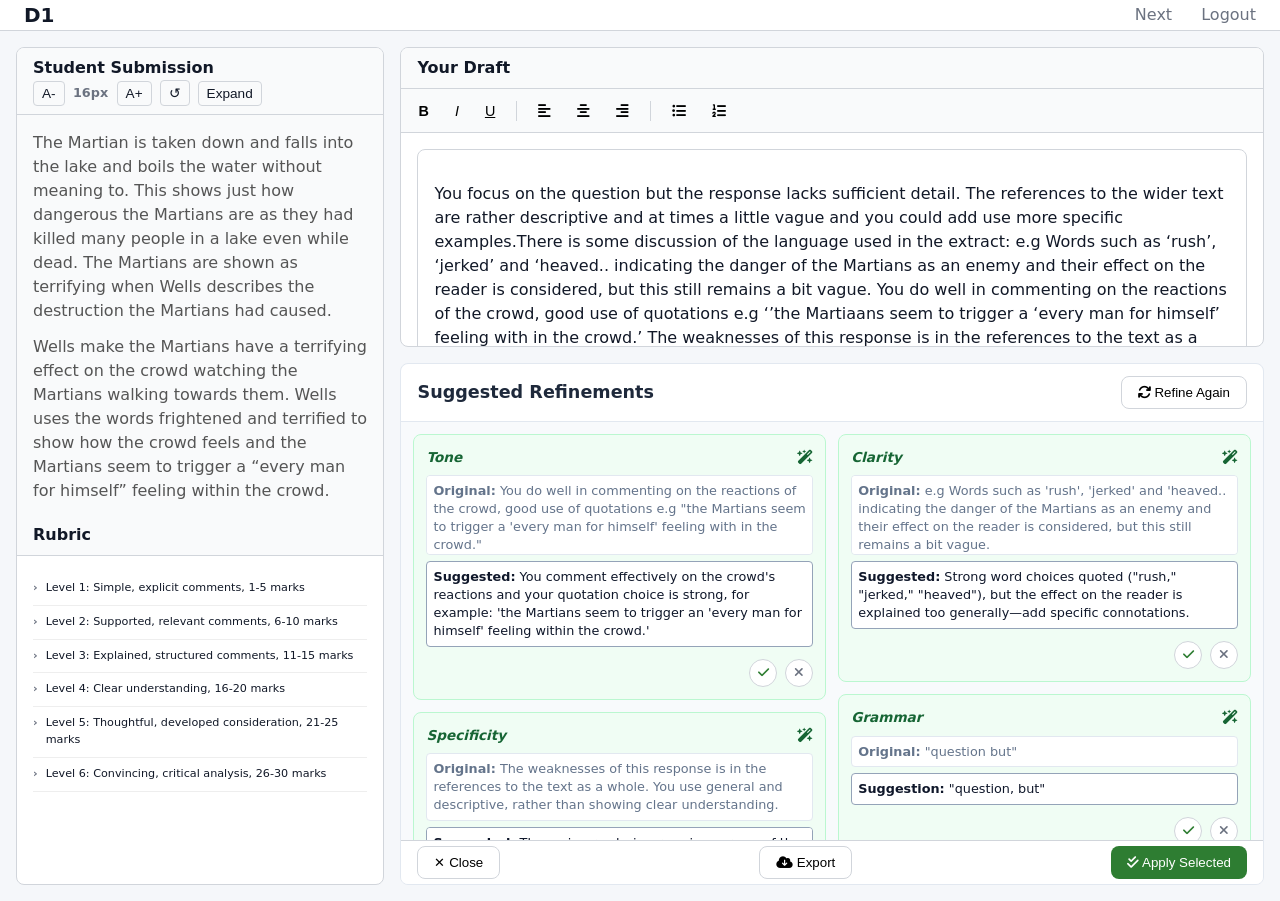
==== commit 1448dfe3: "Update index.html" ====
--- a/index.html
+++ b/index.html
@@ -157,33 +157,33 @@
       </div>
 
       <!-- Card: Grammar 1 -->
-      <div class="suggestion-card compact">
+      <div class="suggestion-card">
         <div class="card-header">
           <span class="card-type">Grammar</span>
           <i class="fa-solid fa-wand-magic-sparkles sparkle-icon"></i>
         </div>
+        <div class="card-content">
+          <div class="text-block original">
+            <strong>Original:</strong> "question but"
+          </div>
+          <div class="text-block suggestion">
+            <strong>Suggestion:</strong> "question, but"
+          </div>
+        </div>
+        <div class="card-actions">
+          <button class="btn-icon accept" aria-label="Accept"><i class="fa-solid fa-check"></i></button>
+          <button class="btn-icon reject" aria-label="Reject"><i class="fa-solid fa-xmark"></i></button>
+        </div>
+      </div>
+
+      <!-- Card: Grammar 2 -->
+      <!-- <div class="suggestion-card compact">
+        <div class="card-header">
+          <span class="card-type">Grammar</span>
+          <i class="fa-solid fa-wand-magic-sparkles sparkle-icon"></i>
+        </div>
         <div class="card-content compact-content">
           <div class="text-block original">
-            <strong>Original:</strong> "question but"
-          </div>
-          <div class="text-block suggestion">
-            <strong>Suggestion:</strong> "question, but"
-          </div>
-        </div>
-        <div class="card-actions">
-          <button class="btn-icon accept" aria-label="Accept"><i class="fa-solid fa-check"></i></button>
-          <button class="btn-icon reject" aria-label="Reject"><i class="fa-solid fa-xmark"></i></button>
-        </div>
-      </div>
-
-      <!-- Card: Grammar 2 -->
-      <div class="suggestion-card compact">
-        <div class="card-header">
-          <span class="card-type">Grammar</span>
-          <i class="fa-solid fa-wand-magic-sparkles sparkle-icon"></i>
-        </div>
-        <div class="card-content compact-content">
-          <div class="text-block original">
             <strong>Original:</strong> "dangerouss"
           </div>
           <div class="text-block suggestion">
@@ -194,7 +194,7 @@
           <button class="btn-icon accept" aria-label="Accept"><i class="fa-solid fa-check"></i></button>
           <button class="btn-icon reject" aria-label="Reject"><i class="fa-solid fa-xmark"></i></button>
         </div>
-      </div>
+      </div> -->
     </div>
   </div>
 
